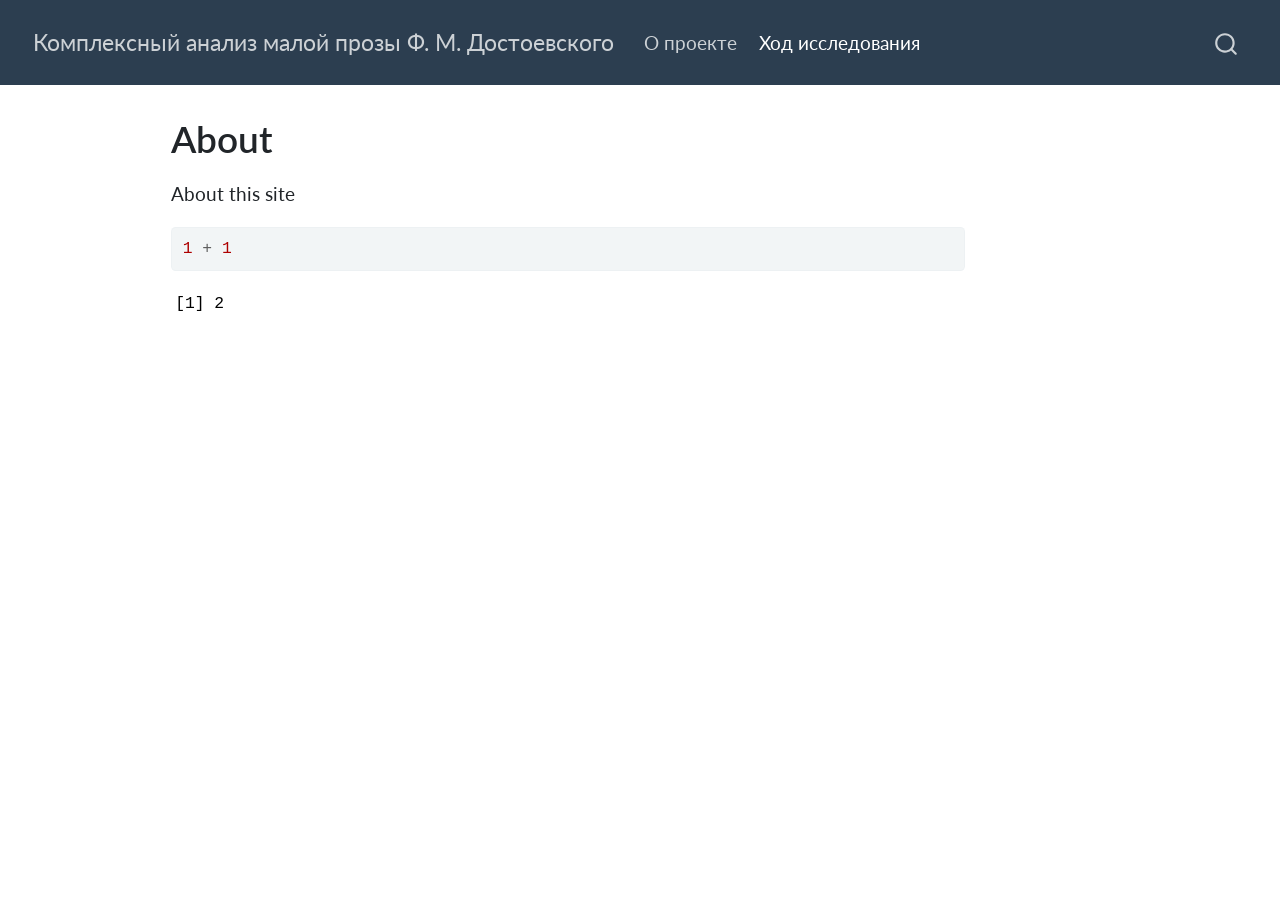
==== docs/about.html @ 0782aef2 "first commit" ====
<!DOCTYPE html>
<html xmlns="http://www.w3.org/1999/xhtml" lang="en" xml:lang="en"><head>

<meta charset="utf-8">
<meta name="generator" content="quarto-1.6.42">

<meta name="viewport" content="width=device-width, initial-scale=1.0, user-scalable=yes">


<title>About – Комплексный анализ малой прозы Ф. М. Достоевского</title>
<style>
code{white-space: pre-wrap;}
span.smallcaps{font-variant: small-caps;}
div.columns{display: flex; gap: min(4vw, 1.5em);}
div.column{flex: auto; overflow-x: auto;}
div.hanging-indent{margin-left: 1.5em; text-indent: -1.5em;}
ul.task-list{list-style: none;}
ul.task-list li input[type="checkbox"] {
  width: 0.8em;
  margin: 0 0.8em 0.2em -1em; /* quarto-specific, see https://github.com/quarto-dev/quarto-cli/issues/4556 */ 
  vertical-align: middle;
}
/* CSS for syntax highlighting */
pre > code.sourceCode { white-space: pre; position: relative; }
pre > code.sourceCode > span { line-height: 1.25; }
pre > code.sourceCode > span:empty { height: 1.2em; }
.sourceCode { overflow: visible; }
code.sourceCode > span { color: inherit; text-decoration: inherit; }
div.sourceCode { margin: 1em 0; }
pre.sourceCode { margin: 0; }
@media screen {
div.sourceCode { overflow: auto; }
}
@media print {
pre > code.sourceCode { white-space: pre-wrap; }
pre > code.sourceCode > span { display: inline-block; text-indent: -5em; padding-left: 5em; }
}
pre.numberSource code
  { counter-reset: source-line 0; }
pre.numberSource code > span
  { position: relative; left: -4em; counter-increment: source-line; }
pre.numberSource code > span > a:first-child::before
  { content: counter(source-line);
    position: relative; left: -1em; text-align: right; vertical-align: baseline;
    border: none; display: inline-block;
    -webkit-touch-callout: none; -webkit-user-select: none;
    -khtml-user-select: none; -moz-user-select: none;
    -ms-user-select: none; user-select: none;
    padding: 0 4px; width: 4em;
  }
pre.numberSource { margin-left: 3em;  padding-left: 4px; }
div.sourceCode
  {   }
@media screen {
pre > code.sourceCode > span > a:first-child::before { text-decoration: underline; }
}
</style>


<script src="site_libs/quarto-nav/quarto-nav.js"></script>
<script src="site_libs/quarto-nav/headroom.min.js"></script>
<script src="site_libs/clipboard/clipboard.min.js"></script>
<script src="site_libs/quarto-search/autocomplete.umd.js"></script>
<script src="site_libs/quarto-search/fuse.min.js"></script>
<script src="site_libs/quarto-search/quarto-search.js"></script>
<meta name="quarto:offset" content="./">
<script src="site_libs/quarto-html/quarto.js"></script>
<script src="site_libs/quarto-html/popper.min.js"></script>
<script src="site_libs/quarto-html/tippy.umd.min.js"></script>
<script src="site_libs/quarto-html/anchor.min.js"></script>
<link href="site_libs/quarto-html/tippy.css" rel="stylesheet">
<link href="site_libs/quarto-html/quarto-syntax-highlighting-2f5df379a58b258e96c21c0638c20c03.css" rel="stylesheet" id="quarto-text-highlighting-styles">
<script src="site_libs/bootstrap/bootstrap.min.js"></script>
<link href="site_libs/bootstrap/bootstrap-icons.css" rel="stylesheet">
<link href="site_libs/bootstrap/bootstrap-54c4bc6af68d22b9c19d94e2631b019e.min.css" rel="stylesheet" append-hash="true" id="quarto-bootstrap" data-mode="light">
<script id="quarto-search-options" type="application/json">{
  "location": "navbar",
  "copy-button": false,
  "collapse-after": 3,
  "panel-placement": "end",
  "type": "overlay",
  "limit": 50,
  "keyboard-shortcut": [
    "f",
    "/",
    "s"
  ],
  "show-item-context": false,
  "language": {
    "search-no-results-text": "No results",
    "search-matching-documents-text": "matching documents",
    "search-copy-link-title": "Copy link to search",
    "search-hide-matches-text": "Hide additional matches",
    "search-more-match-text": "more match in this document",
    "search-more-matches-text": "more matches in this document",
    "search-clear-button-title": "Clear",
    "search-text-placeholder": "",
    "search-detached-cancel-button-title": "Cancel",
    "search-submit-button-title": "Submit",
    "search-label": "Search"
  }
}</script>


<link rel="stylesheet" href="styles.css">
</head>

<body class="nav-fixed">

<div id="quarto-search-results"></div>
  <header id="quarto-header" class="headroom fixed-top">
    <nav class="navbar navbar-expand-lg " data-bs-theme="dark">
      <div class="navbar-container container-fluid">
      <div class="navbar-brand-container mx-auto">
    <a class="navbar-brand" href="./index.html">
    <span class="navbar-title">Комплексный анализ малой прозы Ф. М. Достоевского</span>
    </a>
  </div>
            <div id="quarto-search" class="" title="Search"></div>
          <button class="navbar-toggler" type="button" data-bs-toggle="collapse" data-bs-target="#navbarCollapse" aria-controls="navbarCollapse" role="menu" aria-expanded="false" aria-label="Toggle navigation" onclick="if (window.quartoToggleHeadroom) { window.quartoToggleHeadroom(); }">
  <span class="navbar-toggler-icon"></span>
</button>
          <div class="collapse navbar-collapse" id="navbarCollapse">
            <ul class="navbar-nav navbar-nav-scroll me-auto">
  <li class="nav-item">
    <a class="nav-link" href="./index.html"> 
<span class="menu-text">О проекте</span></a>
  </li>  
  <li class="nav-item">
    <a class="nav-link active" href="./about.html" aria-current="page"> 
<span class="menu-text">Ход исследования</span></a>
  </li>  
</ul>
          </div> <!-- /navcollapse -->
            <div class="quarto-navbar-tools">
</div>
      </div> <!-- /container-fluid -->
    </nav>
</header>
<!-- content -->
<div id="quarto-content" class="quarto-container page-columns page-rows-contents page-layout-article page-navbar">
<!-- sidebar -->
<!-- margin-sidebar -->
    <div id="quarto-margin-sidebar" class="sidebar margin-sidebar zindex-bottom">
        
    </div>
<!-- main -->
<main class="content" id="quarto-document-content">

<header id="title-block-header" class="quarto-title-block default">
<div class="quarto-title">
<h1 class="title">About</h1>
</div>



<div class="quarto-title-meta">

    
  
    
  </div>
  


</header>


<p>About this site</p>
<div class="cell">
<div class="sourceCode cell-code" id="cb1"><pre class="sourceCode r code-with-copy"><code class="sourceCode r"><span id="cb1-1"><a href="#cb1-1" aria-hidden="true" tabindex="-1"></a><span class="dv">1</span> <span class="sc">+</span> <span class="dv">1</span></span></code><button title="Copy to Clipboard" class="code-copy-button"><i class="bi"></i></button></pre></div>
<div class="cell-output cell-output-stdout">
<pre><code>[1] 2</code></pre>
</div>
</div>



</main> <!-- /main -->
<script id="quarto-html-after-body" type="application/javascript">
window.document.addEventListener("DOMContentLoaded", function (event) {
  const toggleBodyColorMode = (bsSheetEl) => {
    const mode = bsSheetEl.getAttribute("data-mode");
    const bodyEl = window.document.querySelector("body");
    if (mode === "dark") {
      bodyEl.classList.add("quarto-dark");
      bodyEl.classList.remove("quarto-light");
    } else {
      bodyEl.classList.add("quarto-light");
      bodyEl.classList.remove("quarto-dark");
    }
  }
  const toggleBodyColorPrimary = () => {
    const bsSheetEl = window.document.querySelector("link#quarto-bootstrap");
    if (bsSheetEl) {
      toggleBodyColorMode(bsSheetEl);
    }
  }
  toggleBodyColorPrimary();  
  const icon = "";
  const anchorJS = new window.AnchorJS();
  anchorJS.options = {
    placement: 'right',
    icon: icon
  };
  anchorJS.add('.anchored');
  const isCodeAnnotation = (el) => {
    for (const clz of el.classList) {
      if (clz.startsWith('code-annotation-')) {                     
        return true;
      }
    }
    return false;
  }
  const onCopySuccess = function(e) {
    // button target
    const button = e.trigger;
    // don't keep focus
    button.blur();
    // flash "checked"
    button.classList.add('code-copy-button-checked');
    var currentTitle = button.getAttribute("title");
    button.setAttribute("title", "Copied!");
    let tooltip;
    if (window.bootstrap) {
      button.setAttribute("data-bs-toggle", "tooltip");
      button.setAttribute("data-bs-placement", "left");
      button.setAttribute("data-bs-title", "Copied!");
      tooltip = new bootstrap.Tooltip(button, 
        { trigger: "manual", 
          customClass: "code-copy-button-tooltip",
          offset: [0, -8]});
      tooltip.show();    
    }
    setTimeout(function() {
      if (tooltip) {
        tooltip.hide();
        button.removeAttribute("data-bs-title");
        button.removeAttribute("data-bs-toggle");
        button.removeAttribute("data-bs-placement");
      }
      button.setAttribute("title", currentTitle);
      button.classList.remove('code-copy-button-checked');
    }, 1000);
    // clear code selection
    e.clearSelection();
  }
  const getTextToCopy = function(trigger) {
      const codeEl = trigger.previousElementSibling.cloneNode(true);
      for (const childEl of codeEl.children) {
        if (isCodeAnnotation(childEl)) {
          childEl.remove();
        }
      }
      return codeEl.innerText;
  }
  const clipboard = new window.ClipboardJS('.code-copy-button:not([data-in-quarto-modal])', {
    text: getTextToCopy
  });
  clipboard.on('success', onCopySuccess);
  if (window.document.getElementById('quarto-embedded-source-code-modal')) {
    const clipboardModal = new window.ClipboardJS('.code-copy-button[data-in-quarto-modal]', {
      text: getTextToCopy,
      container: window.document.getElementById('quarto-embedded-source-code-modal')
    });
    clipboardModal.on('success', onCopySuccess);
  }
    var localhostRegex = new RegExp(/^(?:http|https):\/\/localhost\:?[0-9]*\//);
    var mailtoRegex = new RegExp(/^mailto:/);
      var filterRegex = new RegExp('/' + window.location.host + '/');
    var isInternal = (href) => {
        return filterRegex.test(href) || localhostRegex.test(href) || mailtoRegex.test(href);
    }
    // Inspect non-navigation links and adorn them if external
 	var links = window.document.querySelectorAll('a[href]:not(.nav-link):not(.navbar-brand):not(.toc-action):not(.sidebar-link):not(.sidebar-item-toggle):not(.pagination-link):not(.no-external):not([aria-hidden]):not(.dropdown-item):not(.quarto-navigation-tool):not(.about-link)');
    for (var i=0; i<links.length; i++) {
      const link = links[i];
      if (!isInternal(link.href)) {
        // undo the damage that might have been done by quarto-nav.js in the case of
        // links that we want to consider external
        if (link.dataset.originalHref !== undefined) {
          link.href = link.dataset.originalHref;
        }
      }
    }
  function tippyHover(el, contentFn, onTriggerFn, onUntriggerFn) {
    const config = {
      allowHTML: true,
      maxWidth: 500,
      delay: 100,
      arrow: false,
      appendTo: function(el) {
          return el.parentElement;
      },
      interactive: true,
      interactiveBorder: 10,
      theme: 'quarto',
      placement: 'bottom-start',
    };
    if (contentFn) {
      config.content = contentFn;
    }
    if (onTriggerFn) {
      config.onTrigger = onTriggerFn;
    }
    if (onUntriggerFn) {
      config.onUntrigger = onUntriggerFn;
    }
    window.tippy(el, config); 
  }
  const noterefs = window.document.querySelectorAll('a[role="doc-noteref"]');
  for (var i=0; i<noterefs.length; i++) {
    const ref = noterefs[i];
    tippyHover(ref, function() {
      // use id or data attribute instead here
      let href = ref.getAttribute('data-footnote-href') || ref.getAttribute('href');
      try { href = new URL(href).hash; } catch {}
      const id = href.replace(/^#\/?/, "");
      const note = window.document.getElementById(id);
      if (note) {
        return note.innerHTML;
      } else {
        return "";
      }
    });
  }
  const xrefs = window.document.querySelectorAll('a.quarto-xref');
  const processXRef = (id, note) => {
    // Strip column container classes
    const stripColumnClz = (el) => {
      el.classList.remove("page-full", "page-columns");
      if (el.children) {
        for (const child of el.children) {
          stripColumnClz(child);
        }
      }
    }
    stripColumnClz(note)
    if (id === null || id.startsWith('sec-')) {
      // Special case sections, only their first couple elements
      const container = document.createElement("div");
      if (note.children && note.children.length > 2) {
        container.appendChild(note.children[0].cloneNode(true));
        for (let i = 1; i < note.children.length; i++) {
          const child = note.children[i];
          if (child.tagName === "P" && child.innerText === "") {
            continue;
          } else {
            container.appendChild(child.cloneNode(true));
            break;
          }
        }
        if (window.Quarto?.typesetMath) {
          window.Quarto.typesetMath(container);
        }
        return container.innerHTML
      } else {
        if (window.Quarto?.typesetMath) {
          window.Quarto.typesetMath(note);
        }
        return note.innerHTML;
      }
    } else {
      // Remove any anchor links if they are present
      const anchorLink = note.querySelector('a.anchorjs-link');
      if (anchorLink) {
        anchorLink.remove();
      }
      if (window.Quarto?.typesetMath) {
        window.Quarto.typesetMath(note);
      }
      if (note.classList.contains("callout")) {
        return note.outerHTML;
      } else {
        return note.innerHTML;
      }
    }
  }
  for (var i=0; i<xrefs.length; i++) {
    const xref = xrefs[i];
    tippyHover(xref, undefined, function(instance) {
      instance.disable();
      let url = xref.getAttribute('href');
      let hash = undefined; 
      if (url.startsWith('#')) {
        hash = url;
      } else {
        try { hash = new URL(url).hash; } catch {}
      }
      if (hash) {
        const id = hash.replace(/^#\/?/, "");
        const note = window.document.getElementById(id);
        if (note !== null) {
          try {
            const html = processXRef(id, note.cloneNode(true));
            instance.setContent(html);
          } finally {
            instance.enable();
            instance.show();
          }
        } else {
          // See if we can fetch this
          fetch(url.split('#')[0])
          .then(res => res.text())
          .then(html => {
            const parser = new DOMParser();
            const htmlDoc = parser.parseFromString(html, "text/html");
            const note = htmlDoc.getElementById(id);
            if (note !== null) {
              const html = processXRef(id, note);
              instance.setContent(html);
            } 
          }).finally(() => {
            instance.enable();
            instance.show();
          });
        }
      } else {
        // See if we can fetch a full url (with no hash to target)
        // This is a special case and we should probably do some content thinning / targeting
        fetch(url)
        .then(res => res.text())
        .then(html => {
          const parser = new DOMParser();
          const htmlDoc = parser.parseFromString(html, "text/html");
          const note = htmlDoc.querySelector('main.content');
          if (note !== null) {
            // This should only happen for chapter cross references
            // (since there is no id in the URL)
            // remove the first header
            if (note.children.length > 0 && note.children[0].tagName === "HEADER") {
              note.children[0].remove();
            }
            const html = processXRef(null, note);
            instance.setContent(html);
          } 
        }).finally(() => {
          instance.enable();
          instance.show();
        });
      }
    }, function(instance) {
    });
  }
      let selectedAnnoteEl;
      const selectorForAnnotation = ( cell, annotation) => {
        let cellAttr = 'data-code-cell="' + cell + '"';
        let lineAttr = 'data-code-annotation="' +  annotation + '"';
        const selector = 'span[' + cellAttr + '][' + lineAttr + ']';
        return selector;
      }
      const selectCodeLines = (annoteEl) => {
        const doc = window.document;
        const targetCell = annoteEl.getAttribute("data-target-cell");
        const targetAnnotation = annoteEl.getAttribute("data-target-annotation");
        const annoteSpan = window.document.querySelector(selectorForAnnotation(targetCell, targetAnnotation));
        const lines = annoteSpan.getAttribute("data-code-lines").split(",");
        const lineIds = lines.map((line) => {
          return targetCell + "-" + line;
        })
        let top = null;
        let height = null;
        let parent = null;
        if (lineIds.length > 0) {
            //compute the position of the single el (top and bottom and make a div)
            const el = window.document.getElementById(lineIds[0]);
            top = el.offsetTop;
            height = el.offsetHeight;
            parent = el.parentElement.parentElement;
          if (lineIds.length > 1) {
            const lastEl = window.document.getElementById(lineIds[lineIds.length - 1]);
            const bottom = lastEl.offsetTop + lastEl.offsetHeight;
            height = bottom - top;
          }
          if (top !== null && height !== null && parent !== null) {
            // cook up a div (if necessary) and position it 
            let div = window.document.getElementById("code-annotation-line-highlight");
            if (div === null) {
              div = window.document.createElement("div");
              div.setAttribute("id", "code-annotation-line-highlight");
              div.style.position = 'absolute';
              parent.appendChild(div);
            }
            div.style.top = top - 2 + "px";
            div.style.height = height + 4 + "px";
            div.style.left = 0;
            let gutterDiv = window.document.getElementById("code-annotation-line-highlight-gutter");
            if (gutterDiv === null) {
              gutterDiv = window.document.createElement("div");
              gutterDiv.setAttribute("id", "code-annotation-line-highlight-gutter");
              gutterDiv.style.position = 'absolute';
              const codeCell = window.document.getElementById(targetCell);
              const gutter = codeCell.querySelector('.code-annotation-gutter');
              gutter.appendChild(gutterDiv);
            }
            gutterDiv.style.top = top - 2 + "px";
            gutterDiv.style.height = height + 4 + "px";
          }
          selectedAnnoteEl = annoteEl;
        }
      };
      const unselectCodeLines = () => {
        const elementsIds = ["code-annotation-line-highlight", "code-annotation-line-highlight-gutter"];
        elementsIds.forEach((elId) => {
          const div = window.document.getElementById(elId);
          if (div) {
            div.remove();
          }
        });
        selectedAnnoteEl = undefined;
      };
        // Handle positioning of the toggle
    window.addEventListener(
      "resize",
      throttle(() => {
        elRect = undefined;
        if (selectedAnnoteEl) {
          selectCodeLines(selectedAnnoteEl);
        }
      }, 10)
    );
    function throttle(fn, ms) {
    let throttle = false;
    let timer;
      return (...args) => {
        if(!throttle) { // first call gets through
            fn.apply(this, args);
            throttle = true;
        } else { // all the others get throttled
            if(timer) clearTimeout(timer); // cancel #2
            timer = setTimeout(() => {
              fn.apply(this, args);
              timer = throttle = false;
            }, ms);
        }
      };
    }
      // Attach click handler to the DT
      const annoteDls = window.document.querySelectorAll('dt[data-target-cell]');
      for (const annoteDlNode of annoteDls) {
        annoteDlNode.addEventListener('click', (event) => {
          const clickedEl = event.target;
          if (clickedEl !== selectedAnnoteEl) {
            unselectCodeLines();
            const activeEl = window.document.querySelector('dt[data-target-cell].code-annotation-active');
            if (activeEl) {
              activeEl.classList.remove('code-annotation-active');
            }
            selectCodeLines(clickedEl);
            clickedEl.classList.add('code-annotation-active');
          } else {
            // Unselect the line
            unselectCodeLines();
            clickedEl.classList.remove('code-annotation-active');
          }
        });
      }
  const findCites = (el) => {
    const parentEl = el.parentElement;
    if (parentEl) {
      const cites = parentEl.dataset.cites;
      if (cites) {
        return {
          el,
          cites: cites.split(' ')
        };
      } else {
        return findCites(el.parentElement)
      }
    } else {
      return undefined;
    }
  };
  var bibliorefs = window.document.querySelectorAll('a[role="doc-biblioref"]');
  for (var i=0; i<bibliorefs.length; i++) {
    const ref = bibliorefs[i];
    const citeInfo = findCites(ref);
    if (citeInfo) {
      tippyHover(citeInfo.el, function() {
        var popup = window.document.createElement('div');
        citeInfo.cites.forEach(function(cite) {
          var citeDiv = window.document.createElement('div');
          citeDiv.classList.add('hanging-indent');
          citeDiv.classList.add('csl-entry');
          var biblioDiv = window.document.getElementById('ref-' + cite);
          if (biblioDiv) {
            citeDiv.innerHTML = biblioDiv.innerHTML;
          }
          popup.appendChild(citeDiv);
        });
        return popup.innerHTML;
      });
    }
  }
});
</script>
</div> <!-- /content -->




</body></html>
---- docs/site_libs/quarto-html/tippy.css ----
.tippy-box[data-animation=fade][data-state=hidden]{opacity:0}[data-tippy-root]{max-width:calc(100vw - 10px)}.tippy-box{position:relative;background-color:#333;color:#fff;border-radius:4px;font-size:14px;line-height:1.4;white-space:normal;outline:0;transition-property:transform,visibility,opacity}.tippy-box[data-placement^=top]>.tippy-arrow{bottom:0}.tippy-box[data-placement^=top]>.tippy-arrow:before{bottom:-7px;left:0;border-width:8px 8px 0;border-top-color:initial;transform-origin:center top}.tippy-box[data-placement^=bottom]>.tippy-arrow{top:0}.tippy-box[data-placement^=bottom]>.tippy-arrow:before{top:-7px;left:0;border-width:0 8px 8px;border-bottom-color:initial;transform-origin:center bottom}.tippy-box[data-placement^=left]>.tippy-arrow{right:0}.tippy-box[data-placement^=left]>.tippy-arrow:before{border-width:8px 0 8px 8px;border-left-color:initial;right:-7px;transform-origin:center left}.tippy-box[data-placement^=right]>.tippy-arrow{left:0}.tippy-box[data-placement^=right]>.tippy-arrow:before{left:-7px;border-width:8px 8px 8px 0;border-right-color:initial;transform-origin:center right}.tippy-box[data-inertia][data-state=visible]{transition-timing-function:cubic-bezier(.54,1.5,.38,1.11)}.tippy-arrow{width:16px;height:16px;color:#333}.tippy-arrow:before{content:"";position:absolute;border-color:transparent;border-style:solid}.tippy-content{position:relative;padding:5px 9px;z-index:1}
---- docs/site_libs/quarto-html/quarto-syntax-highlighting-2f5df379a58b258e96c21c0638c20c03.css ----
/* quarto syntax highlight colors */
:root {
  --quarto-hl-ot-color: #003B4F;
  --quarto-hl-at-color: #657422;
  --quarto-hl-ss-color: #20794D;
  --quarto-hl-an-color: #5E5E5E;
  --quarto-hl-fu-color: #4758AB;
  --quarto-hl-st-color: #20794D;
  --quarto-hl-cf-color: #003B4F;
  --quarto-hl-op-color: #5E5E5E;
  --quarto-hl-er-color: #AD0000;
  --quarto-hl-bn-color: #AD0000;
  --quarto-hl-al-color: #AD0000;
  --quarto-hl-va-color: #111111;
  --quarto-hl-bu-color: inherit;
  --quarto-hl-ex-color: inherit;
  --quarto-hl-pp-color: #AD0000;
  --quarto-hl-in-color: #5E5E5E;
  --quarto-hl-vs-color: #20794D;
  --quarto-hl-wa-color: #5E5E5E;
  --quarto-hl-do-color: #5E5E5E;
  --quarto-hl-im-color: #00769E;
  --quarto-hl-ch-color: #20794D;
  --quarto-hl-dt-color: #AD0000;
  --quarto-hl-fl-color: #AD0000;
  --quarto-hl-co-color: #5E5E5E;
  --quarto-hl-cv-color: #5E5E5E;
  --quarto-hl-cn-color: #8f5902;
  --quarto-hl-sc-color: #5E5E5E;
  --quarto-hl-dv-color: #AD0000;
  --quarto-hl-kw-color: #003B4F;
}

/* other quarto variables */
:root {
  --quarto-font-monospace: SFMono-Regular, Menlo, Monaco, Consolas, "Liberation Mono", "Courier New", monospace;
}

pre > code.sourceCode > span {
  color: #003B4F;
}

code span {
  color: #003B4F;
}

code.sourceCode > span {
  color: #003B4F;
}

div.sourceCode,
div.sourceCode pre.sourceCode {
  color: #003B4F;
}

code span.ot {
  color: #003B4F;
  font-style: inherit;
}

code span.at {
  color: #657422;
  font-style: inherit;
}

code span.ss {
  color: #20794D;
  font-style: inherit;
}

code span.an {
  color: #5E5E5E;
  font-style: inherit;
}

code span.fu {
  color: #4758AB;
  font-style: inherit;
}

code span.st {
  color: #20794D;
  font-style: inherit;
}

code span.cf {
  color: #003B4F;
  font-weight: bold;
  font-style: inherit;
}

code span.op {
  color: #5E5E5E;
  font-style: inherit;
}

code span.er {
  color: #AD0000;
  font-style: inherit;
}

code span.bn {
  color: #AD0000;
  font-style: inherit;
}

code span.al {
  color: #AD0000;
  font-style: inherit;
}

code span.va {
  color: #111111;
  font-style: inherit;
}

code span.bu {
  font-style: inherit;
}

code span.ex {
  font-style: inherit;
}

code span.pp {
  color: #AD0000;
  font-style: inherit;
}

code span.in {
  color: #5E5E5E;
  font-style: inherit;
}

code span.vs {
  color: #20794D;
  font-style: inherit;
}

code span.wa {
  color: #5E5E5E;
  font-style: italic;
}

code span.do {
  color: #5E5E5E;
  font-style: italic;
}

code span.im {
  color: #00769E;
  font-style: inherit;
}

code span.ch {
  color: #20794D;
  font-style: inherit;
}

code span.dt {
  color: #AD0000;
  font-style: inherit;
}

code span.fl {
  color: #AD0000;
  font-style: inherit;
}

code span.co {
  color: #5E5E5E;
  font-style: inherit;
}

code span.cv {
  color: #5E5E5E;
  font-style: italic;
}

code span.cn {
  color: #8f5902;
  font-style: inherit;
}

code span.sc {
  color: #5E5E5E;
  font-style: inherit;
}

code span.dv {
  color: #AD0000;
  font-style: inherit;
}

code span.kw {
  color: #003B4F;
  font-weight: bold;
  font-style: inherit;
}

.prevent-inlining {
  content: "</";
}

/*# sourceMappingURL=35eb38a806ee71ea6d2563be2308c832.css.map */
---- docs/styles.css ----
/* css styles */
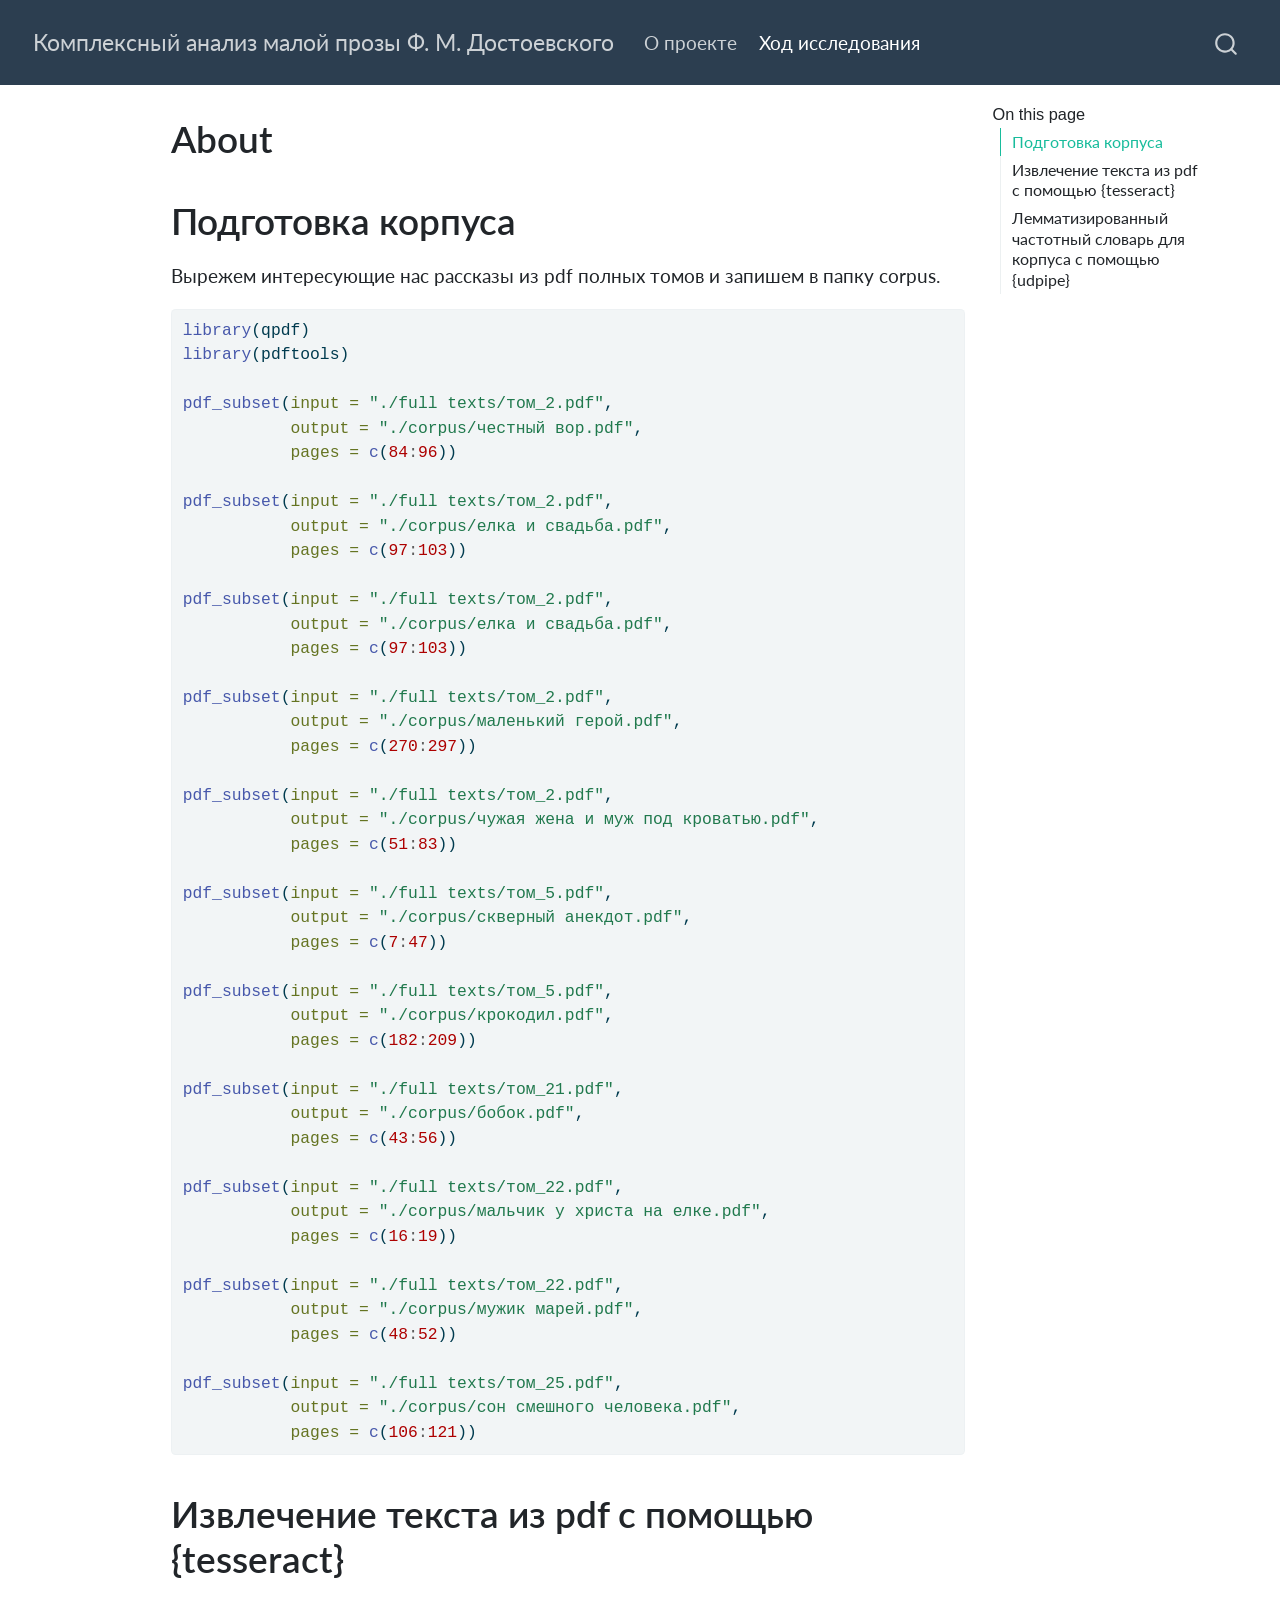
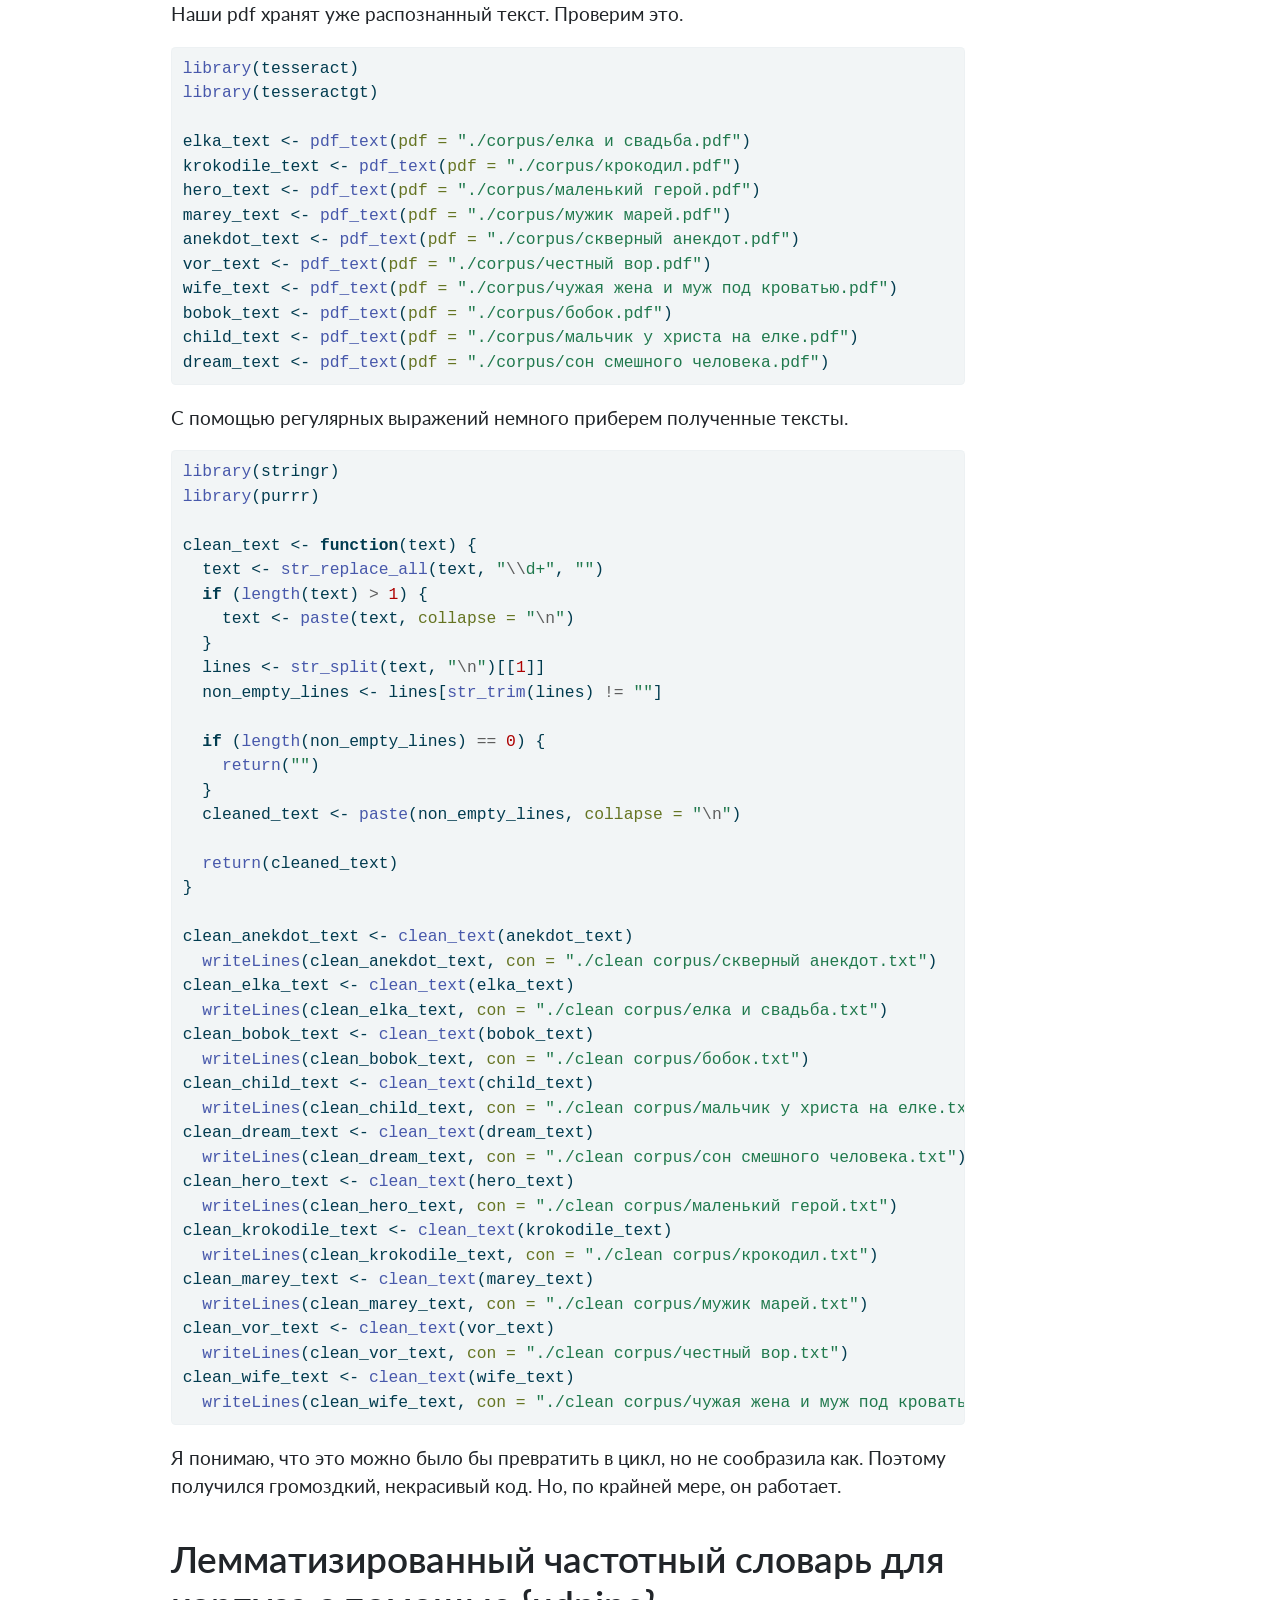
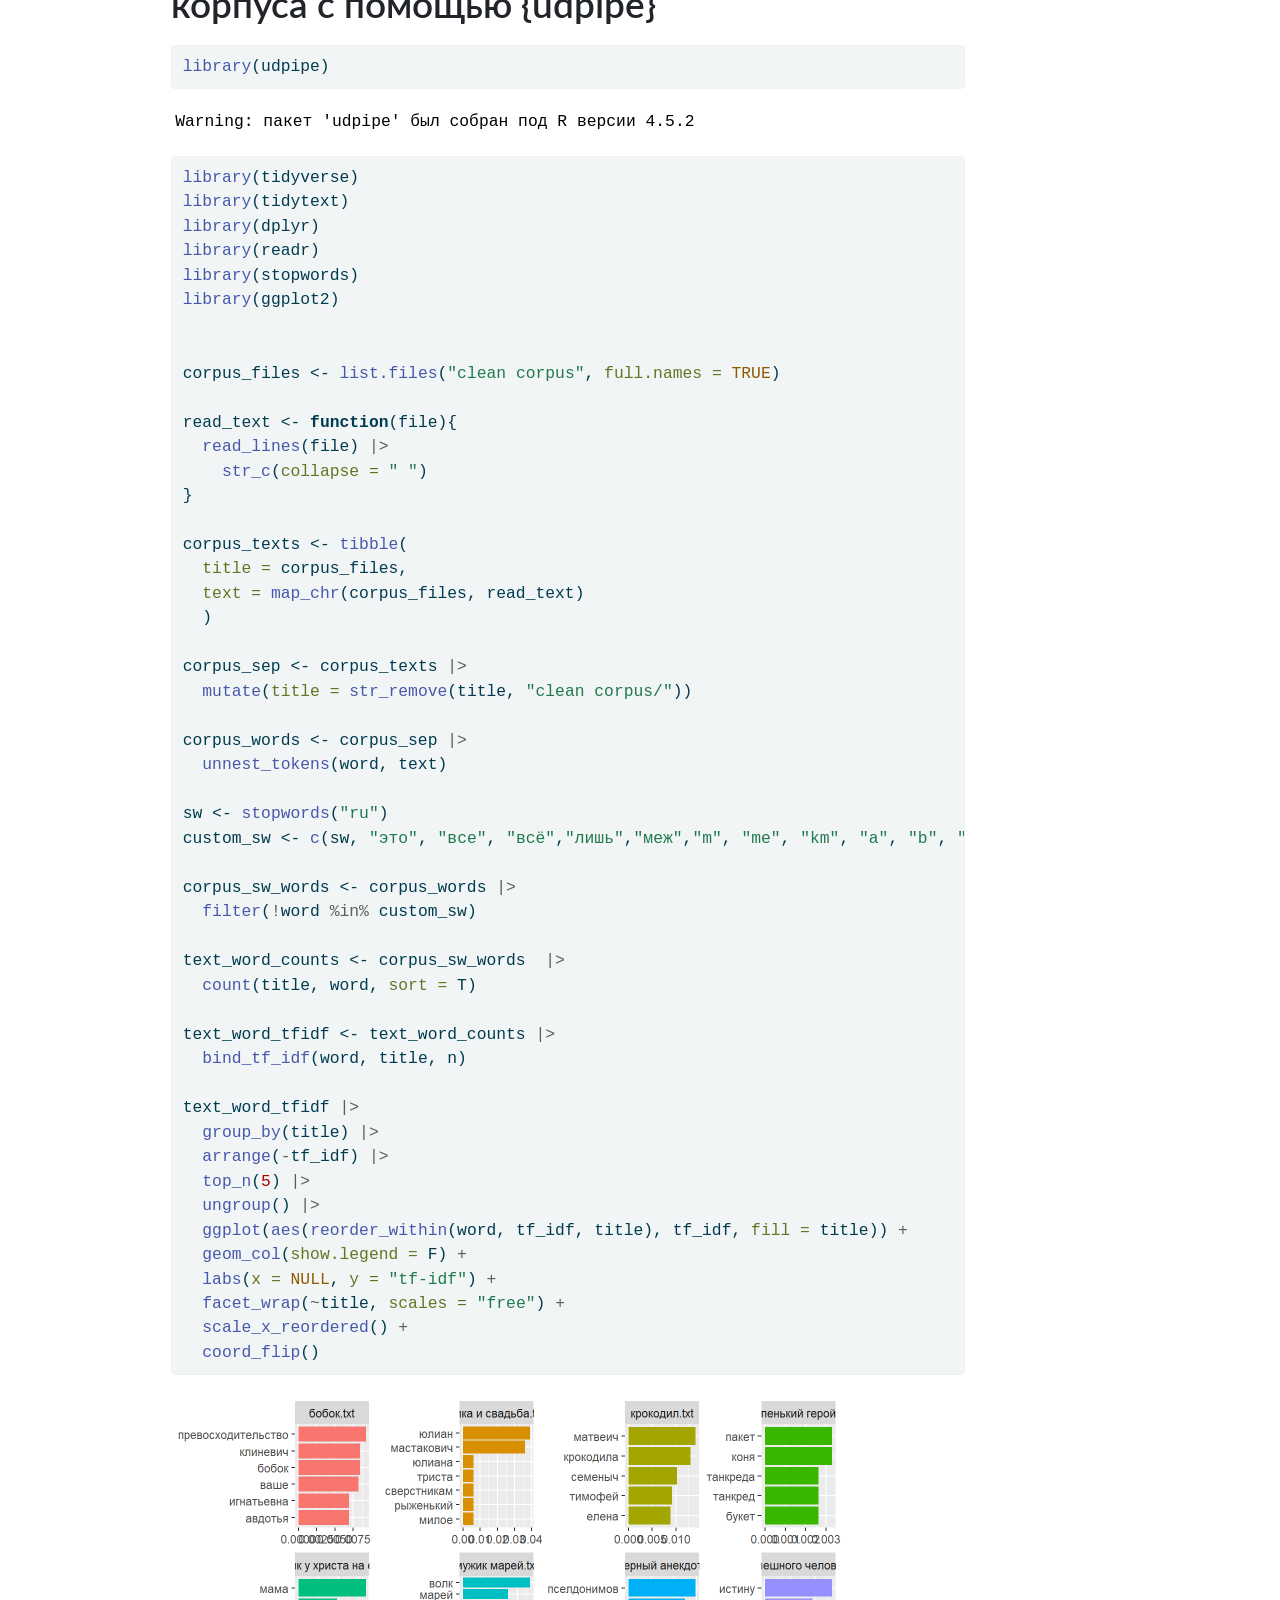
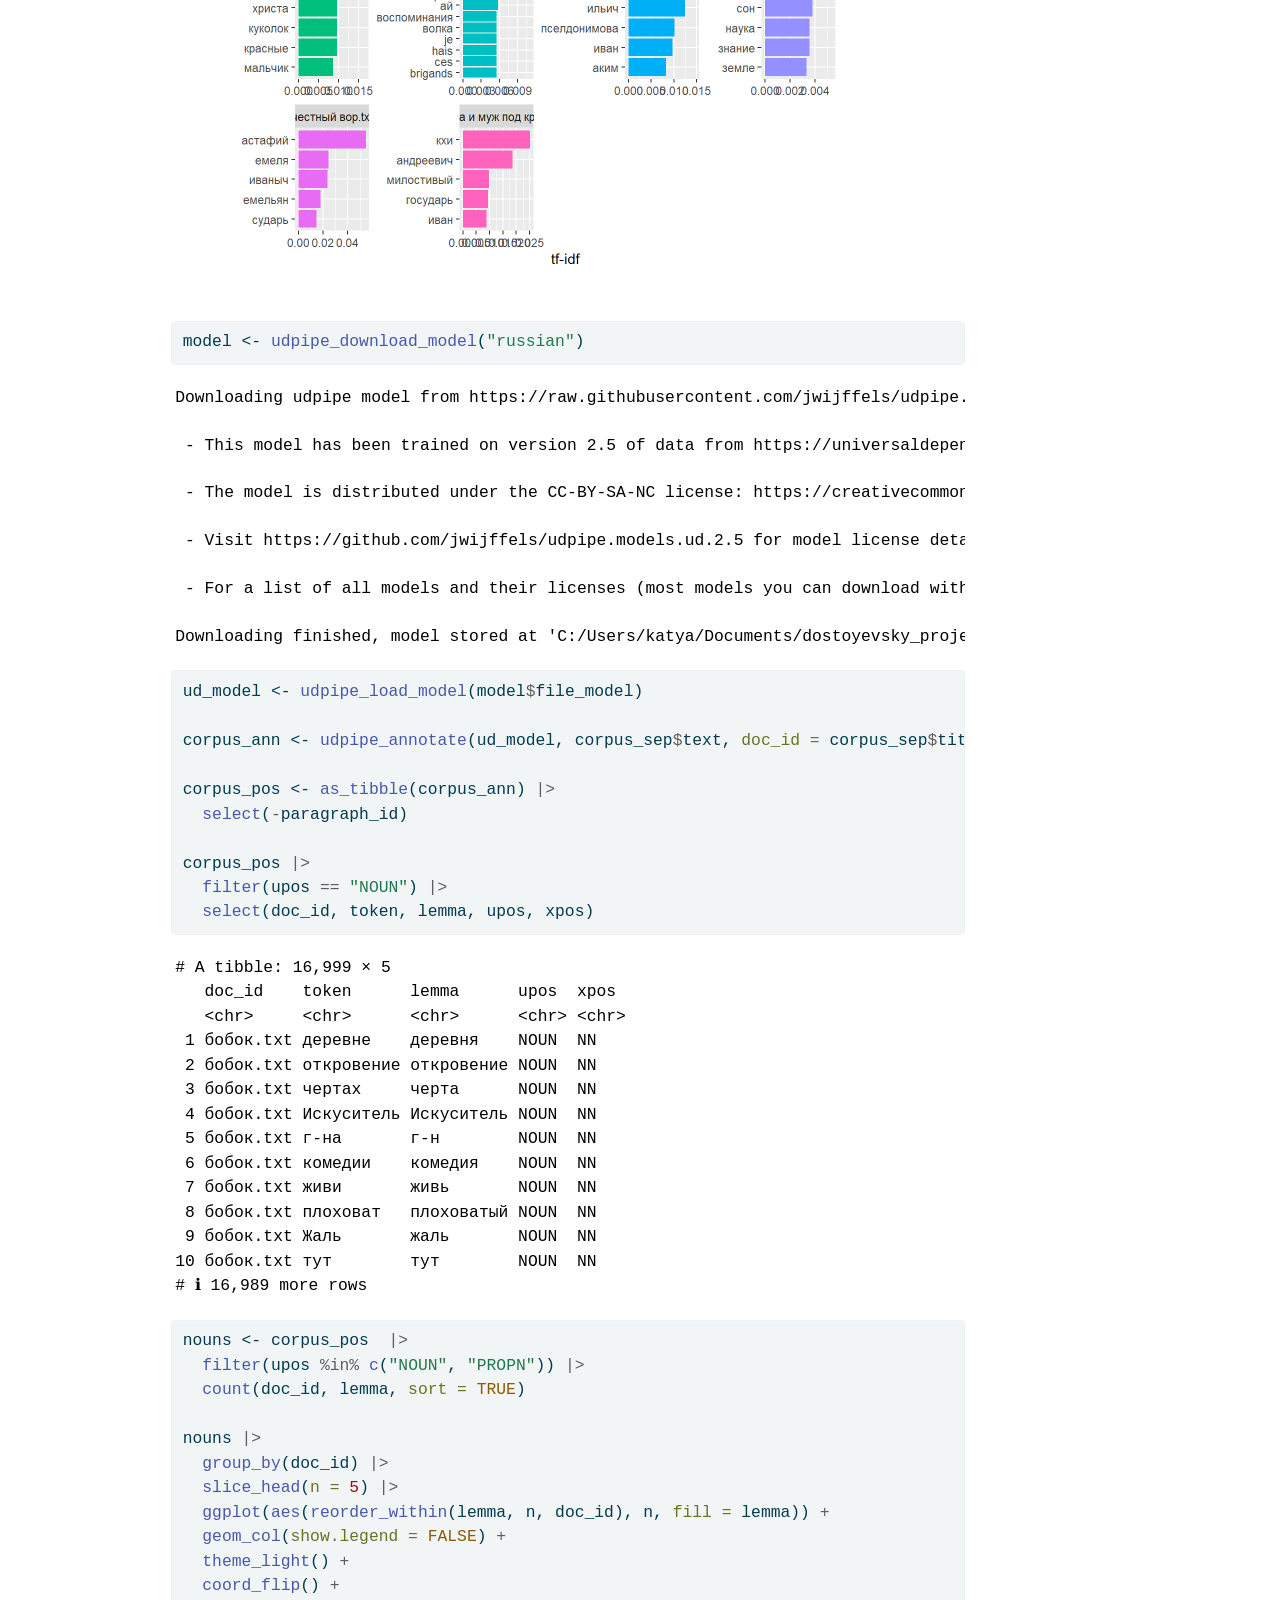
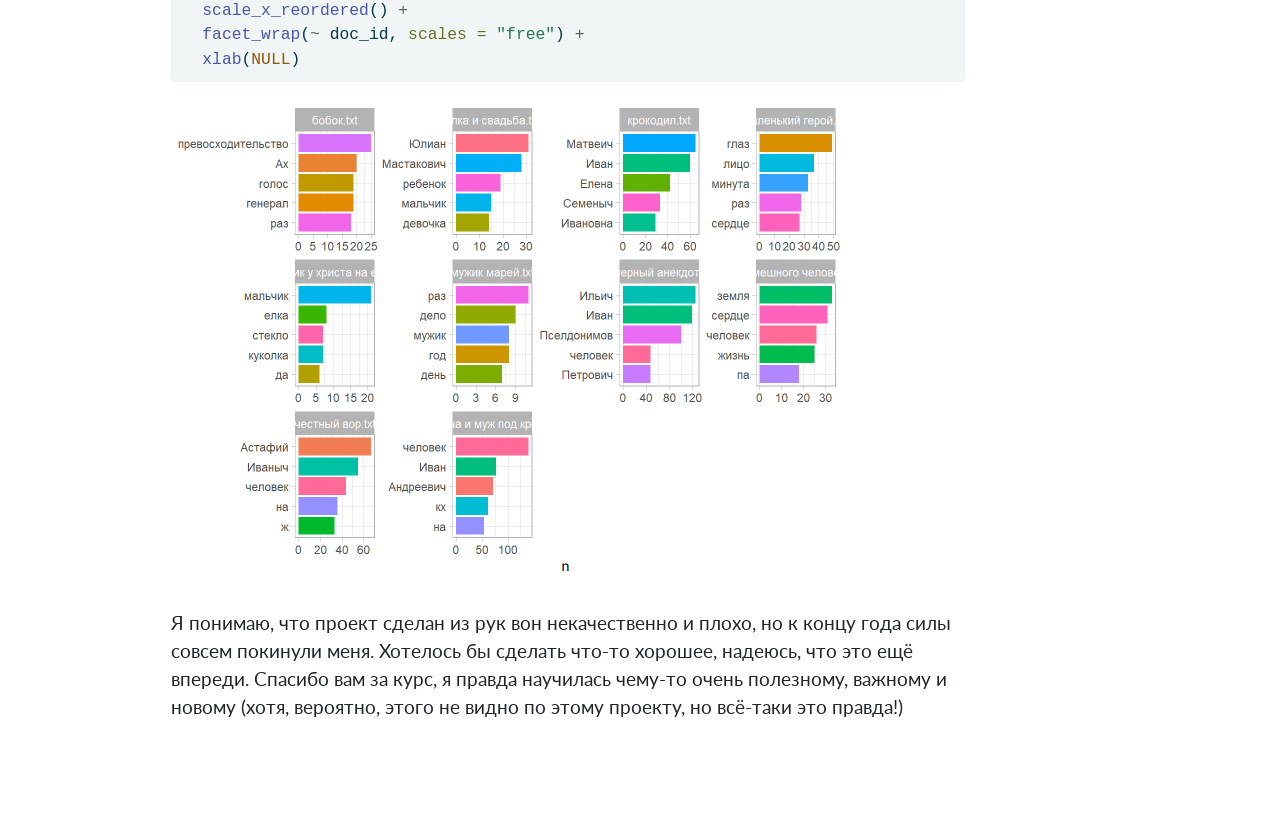
==== commit 58af3ef8: "попытка" ====
--- a/docs/about.html
+++ b/docs/about.html
@@ -141,8 +141,16 @@
 <div id="quarto-content" class="quarto-container page-columns page-rows-contents page-layout-article page-navbar">
 <!-- sidebar -->
 <!-- margin-sidebar -->
-    <div id="quarto-margin-sidebar" class="sidebar margin-sidebar zindex-bottom">
-        
+    <div id="quarto-margin-sidebar" class="sidebar margin-sidebar">
+        <nav id="TOC" role="doc-toc" class="toc-active">
+    <h2 id="toc-title">On this page</h2>
+   
+  <ul>
+  <li><a href="#подготовка-корпуса" id="toc-подготовка-корпуса" class="nav-link active" data-scroll-target="#подготовка-корпуса">Подготовка корпуса</a></li>
+  <li><a href="#извлечение-текста-из-pdf-с-помощью-tesseract" id="toc-извлечение-текста-из-pdf-с-помощью-tesseract" class="nav-link" data-scroll-target="#извлечение-текста-из-pdf-с-помощью-tesseract">Извлечение текста из pdf с помощью {tesseract}</a></li>
+  <li><a href="#лемматизированный-частотный-словарь-для-корпуса-с-помощью-udpipe" id="toc-лемматизированный-частотный-словарь-для-корпуса-с-помощью-udpipe" class="nav-link" data-scroll-target="#лемматизированный-частотный-словарь-для-корпуса-с-помощью-udpipe">Лемматизированный частотный словарь для корпуса с помощью {udpipe}</a></li>
+  </ul>
+</nav>
     </div>
 <!-- main -->
 <main class="content" id="quarto-document-content">
@@ -166,15 +174,256 @@
 </header>
 
 
-<p>About this site</p>
+<section id="подготовка-корпуса" class="level1">
+<h1>Подготовка корпуса</h1>
+<p>Вырежем интересующие нас рассказы из pdf полных томов и запишем в папку corpus.</p>
 <div class="cell">
-<div class="sourceCode cell-code" id="cb1"><pre class="sourceCode r code-with-copy"><code class="sourceCode r"><span id="cb1-1"><a href="#cb1-1" aria-hidden="true" tabindex="-1"></a><span class="dv">1</span> <span class="sc">+</span> <span class="dv">1</span></span></code><button title="Copy to Clipboard" class="code-copy-button"><i class="bi"></i></button></pre></div>
+<div class="sourceCode cell-code" id="cb1"><pre class="sourceCode r code-with-copy"><code class="sourceCode r"><span id="cb1-1"><a href="#cb1-1" aria-hidden="true" tabindex="-1"></a><span class="fu">library</span>(qpdf)</span>
+<span id="cb1-2"><a href="#cb1-2" aria-hidden="true" tabindex="-1"></a><span class="fu">library</span>(pdftools)</span>
+<span id="cb1-3"><a href="#cb1-3" aria-hidden="true" tabindex="-1"></a></span>
+<span id="cb1-4"><a href="#cb1-4" aria-hidden="true" tabindex="-1"></a><span class="fu">pdf_subset</span>(<span class="at">input =</span> <span class="st">"./full texts/том_2.pdf"</span>,</span>
+<span id="cb1-5"><a href="#cb1-5" aria-hidden="true" tabindex="-1"></a>           <span class="at">output =</span> <span class="st">"./corpus/честный вор.pdf"</span>,</span>
+<span id="cb1-6"><a href="#cb1-6" aria-hidden="true" tabindex="-1"></a>           <span class="at">pages =</span> <span class="fu">c</span>(<span class="dv">84</span><span class="sc">:</span><span class="dv">96</span>))</span>
+<span id="cb1-7"><a href="#cb1-7" aria-hidden="true" tabindex="-1"></a></span>
+<span id="cb1-8"><a href="#cb1-8" aria-hidden="true" tabindex="-1"></a><span class="fu">pdf_subset</span>(<span class="at">input =</span> <span class="st">"./full texts/том_2.pdf"</span>,</span>
+<span id="cb1-9"><a href="#cb1-9" aria-hidden="true" tabindex="-1"></a>           <span class="at">output =</span> <span class="st">"./corpus/елка и свадьба.pdf"</span>,</span>
+<span id="cb1-10"><a href="#cb1-10" aria-hidden="true" tabindex="-1"></a>           <span class="at">pages =</span> <span class="fu">c</span>(<span class="dv">97</span><span class="sc">:</span><span class="dv">103</span>))</span>
+<span id="cb1-11"><a href="#cb1-11" aria-hidden="true" tabindex="-1"></a></span>
+<span id="cb1-12"><a href="#cb1-12" aria-hidden="true" tabindex="-1"></a><span class="fu">pdf_subset</span>(<span class="at">input =</span> <span class="st">"./full texts/том_2.pdf"</span>,</span>
+<span id="cb1-13"><a href="#cb1-13" aria-hidden="true" tabindex="-1"></a>           <span class="at">output =</span> <span class="st">"./corpus/елка и свадьба.pdf"</span>,</span>
+<span id="cb1-14"><a href="#cb1-14" aria-hidden="true" tabindex="-1"></a>           <span class="at">pages =</span> <span class="fu">c</span>(<span class="dv">97</span><span class="sc">:</span><span class="dv">103</span>))</span>
+<span id="cb1-15"><a href="#cb1-15" aria-hidden="true" tabindex="-1"></a></span>
+<span id="cb1-16"><a href="#cb1-16" aria-hidden="true" tabindex="-1"></a><span class="fu">pdf_subset</span>(<span class="at">input =</span> <span class="st">"./full texts/том_2.pdf"</span>,</span>
+<span id="cb1-17"><a href="#cb1-17" aria-hidden="true" tabindex="-1"></a>           <span class="at">output =</span> <span class="st">"./corpus/маленький герой.pdf"</span>,</span>
+<span id="cb1-18"><a href="#cb1-18" aria-hidden="true" tabindex="-1"></a>           <span class="at">pages =</span> <span class="fu">c</span>(<span class="dv">270</span><span class="sc">:</span><span class="dv">297</span>))</span>
+<span id="cb1-19"><a href="#cb1-19" aria-hidden="true" tabindex="-1"></a></span>
+<span id="cb1-20"><a href="#cb1-20" aria-hidden="true" tabindex="-1"></a><span class="fu">pdf_subset</span>(<span class="at">input =</span> <span class="st">"./full texts/том_2.pdf"</span>,</span>
+<span id="cb1-21"><a href="#cb1-21" aria-hidden="true" tabindex="-1"></a>           <span class="at">output =</span> <span class="st">"./corpus/чужая жена и муж под кроватью.pdf"</span>,</span>
+<span id="cb1-22"><a href="#cb1-22" aria-hidden="true" tabindex="-1"></a>           <span class="at">pages =</span> <span class="fu">c</span>(<span class="dv">51</span><span class="sc">:</span><span class="dv">83</span>))</span>
+<span id="cb1-23"><a href="#cb1-23" aria-hidden="true" tabindex="-1"></a></span>
+<span id="cb1-24"><a href="#cb1-24" aria-hidden="true" tabindex="-1"></a><span class="fu">pdf_subset</span>(<span class="at">input =</span> <span class="st">"./full texts/том_5.pdf"</span>,</span>
+<span id="cb1-25"><a href="#cb1-25" aria-hidden="true" tabindex="-1"></a>           <span class="at">output =</span> <span class="st">"./corpus/скверный анекдот.pdf"</span>,</span>
+<span id="cb1-26"><a href="#cb1-26" aria-hidden="true" tabindex="-1"></a>           <span class="at">pages =</span> <span class="fu">c</span>(<span class="dv">7</span><span class="sc">:</span><span class="dv">47</span>))</span>
+<span id="cb1-27"><a href="#cb1-27" aria-hidden="true" tabindex="-1"></a></span>
+<span id="cb1-28"><a href="#cb1-28" aria-hidden="true" tabindex="-1"></a><span class="fu">pdf_subset</span>(<span class="at">input =</span> <span class="st">"./full texts/том_5.pdf"</span>,</span>
+<span id="cb1-29"><a href="#cb1-29" aria-hidden="true" tabindex="-1"></a>           <span class="at">output =</span> <span class="st">"./corpus/крокодил.pdf"</span>,</span>
+<span id="cb1-30"><a href="#cb1-30" aria-hidden="true" tabindex="-1"></a>           <span class="at">pages =</span> <span class="fu">c</span>(<span class="dv">182</span><span class="sc">:</span><span class="dv">209</span>))</span>
+<span id="cb1-31"><a href="#cb1-31" aria-hidden="true" tabindex="-1"></a></span>
+<span id="cb1-32"><a href="#cb1-32" aria-hidden="true" tabindex="-1"></a><span class="fu">pdf_subset</span>(<span class="at">input =</span> <span class="st">"./full texts/том_21.pdf"</span>,</span>
+<span id="cb1-33"><a href="#cb1-33" aria-hidden="true" tabindex="-1"></a>           <span class="at">output =</span> <span class="st">"./corpus/бобок.pdf"</span>,</span>
+<span id="cb1-34"><a href="#cb1-34" aria-hidden="true" tabindex="-1"></a>           <span class="at">pages =</span> <span class="fu">c</span>(<span class="dv">43</span><span class="sc">:</span><span class="dv">56</span>))</span>
+<span id="cb1-35"><a href="#cb1-35" aria-hidden="true" tabindex="-1"></a></span>
+<span id="cb1-36"><a href="#cb1-36" aria-hidden="true" tabindex="-1"></a><span class="fu">pdf_subset</span>(<span class="at">input =</span> <span class="st">"./full texts/том_22.pdf"</span>,</span>
+<span id="cb1-37"><a href="#cb1-37" aria-hidden="true" tabindex="-1"></a>           <span class="at">output =</span> <span class="st">"./corpus/мальчик у христа на елке.pdf"</span>,</span>
+<span id="cb1-38"><a href="#cb1-38" aria-hidden="true" tabindex="-1"></a>           <span class="at">pages =</span> <span class="fu">c</span>(<span class="dv">16</span><span class="sc">:</span><span class="dv">19</span>))</span>
+<span id="cb1-39"><a href="#cb1-39" aria-hidden="true" tabindex="-1"></a></span>
+<span id="cb1-40"><a href="#cb1-40" aria-hidden="true" tabindex="-1"></a><span class="fu">pdf_subset</span>(<span class="at">input =</span> <span class="st">"./full texts/том_22.pdf"</span>,</span>
+<span id="cb1-41"><a href="#cb1-41" aria-hidden="true" tabindex="-1"></a>           <span class="at">output =</span> <span class="st">"./corpus/мужик марей.pdf"</span>,</span>
+<span id="cb1-42"><a href="#cb1-42" aria-hidden="true" tabindex="-1"></a>           <span class="at">pages =</span> <span class="fu">c</span>(<span class="dv">48</span><span class="sc">:</span><span class="dv">52</span>))</span>
+<span id="cb1-43"><a href="#cb1-43" aria-hidden="true" tabindex="-1"></a></span>
+<span id="cb1-44"><a href="#cb1-44" aria-hidden="true" tabindex="-1"></a><span class="fu">pdf_subset</span>(<span class="at">input =</span> <span class="st">"./full texts/том_25.pdf"</span>,</span>
+<span id="cb1-45"><a href="#cb1-45" aria-hidden="true" tabindex="-1"></a>           <span class="at">output =</span> <span class="st">"./corpus/сон смешного человека.pdf"</span>,</span>
+<span id="cb1-46"><a href="#cb1-46" aria-hidden="true" tabindex="-1"></a>           <span class="at">pages =</span> <span class="fu">c</span>(<span class="dv">106</span><span class="sc">:</span><span class="dv">121</span>))</span></code><button title="Copy to Clipboard" class="code-copy-button"><i class="bi"></i></button></pre></div>
+</div>
+</section>
+<section id="извлечение-текста-из-pdf-с-помощью-tesseract" class="level1">
+<h1>Извлечение текста из pdf с помощью {tesseract}</h1>
+<p>Наши pdf хранят уже распознанный текст. Проверим это.</p>
+<div class="cell">
+<div class="sourceCode cell-code" id="cb2"><pre class="sourceCode r code-with-copy"><code class="sourceCode r"><span id="cb2-1"><a href="#cb2-1" aria-hidden="true" tabindex="-1"></a><span class="fu">library</span>(tesseract)</span>
+<span id="cb2-2"><a href="#cb2-2" aria-hidden="true" tabindex="-1"></a><span class="fu">library</span>(tesseractgt)</span>
+<span id="cb2-3"><a href="#cb2-3" aria-hidden="true" tabindex="-1"></a></span>
+<span id="cb2-4"><a href="#cb2-4" aria-hidden="true" tabindex="-1"></a>elka_text <span class="ot">&lt;-</span> <span class="fu">pdf_text</span>(<span class="at">pdf =</span> <span class="st">"./corpus/елка и свадьба.pdf"</span>)</span>
+<span id="cb2-5"><a href="#cb2-5" aria-hidden="true" tabindex="-1"></a>krokodile_text <span class="ot">&lt;-</span> <span class="fu">pdf_text</span>(<span class="at">pdf =</span> <span class="st">"./corpus/крокодил.pdf"</span>)</span>
+<span id="cb2-6"><a href="#cb2-6" aria-hidden="true" tabindex="-1"></a>hero_text <span class="ot">&lt;-</span> <span class="fu">pdf_text</span>(<span class="at">pdf =</span> <span class="st">"./corpus/маленький герой.pdf"</span>)</span>
+<span id="cb2-7"><a href="#cb2-7" aria-hidden="true" tabindex="-1"></a>marey_text <span class="ot">&lt;-</span> <span class="fu">pdf_text</span>(<span class="at">pdf =</span> <span class="st">"./corpus/мужик марей.pdf"</span>)</span>
+<span id="cb2-8"><a href="#cb2-8" aria-hidden="true" tabindex="-1"></a>anekdot_text <span class="ot">&lt;-</span> <span class="fu">pdf_text</span>(<span class="at">pdf =</span> <span class="st">"./corpus/скверный анекдот.pdf"</span>)</span>
+<span id="cb2-9"><a href="#cb2-9" aria-hidden="true" tabindex="-1"></a>vor_text <span class="ot">&lt;-</span> <span class="fu">pdf_text</span>(<span class="at">pdf =</span> <span class="st">"./corpus/честный вор.pdf"</span>)</span>
+<span id="cb2-10"><a href="#cb2-10" aria-hidden="true" tabindex="-1"></a>wife_text <span class="ot">&lt;-</span> <span class="fu">pdf_text</span>(<span class="at">pdf =</span> <span class="st">"./corpus/чужая жена и муж под кроватью.pdf"</span>)</span>
+<span id="cb2-11"><a href="#cb2-11" aria-hidden="true" tabindex="-1"></a>bobok_text <span class="ot">&lt;-</span> <span class="fu">pdf_text</span>(<span class="at">pdf =</span> <span class="st">"./corpus/бобок.pdf"</span>)</span>
+<span id="cb2-12"><a href="#cb2-12" aria-hidden="true" tabindex="-1"></a>child_text <span class="ot">&lt;-</span> <span class="fu">pdf_text</span>(<span class="at">pdf =</span> <span class="st">"./corpus/мальчик у христа на елке.pdf"</span>)</span>
+<span id="cb2-13"><a href="#cb2-13" aria-hidden="true" tabindex="-1"></a>dream_text <span class="ot">&lt;-</span> <span class="fu">pdf_text</span>(<span class="at">pdf =</span> <span class="st">"./corpus/сон смешного человека.pdf"</span>)</span></code><button title="Copy to Clipboard" class="code-copy-button"><i class="bi"></i></button></pre></div>
+</div>
+<p>С помощью регулярных выражений немного приберем полученные тексты.</p>
+<div class="cell">
+<div class="sourceCode cell-code" id="cb3"><pre class="sourceCode r code-with-copy"><code class="sourceCode r"><span id="cb3-1"><a href="#cb3-1" aria-hidden="true" tabindex="-1"></a><span class="fu">library</span>(stringr)</span>
+<span id="cb3-2"><a href="#cb3-2" aria-hidden="true" tabindex="-1"></a><span class="fu">library</span>(purrr)</span>
+<span id="cb3-3"><a href="#cb3-3" aria-hidden="true" tabindex="-1"></a></span>
+<span id="cb3-4"><a href="#cb3-4" aria-hidden="true" tabindex="-1"></a>clean_text <span class="ot">&lt;-</span> <span class="cf">function</span>(text) {</span>
+<span id="cb3-5"><a href="#cb3-5" aria-hidden="true" tabindex="-1"></a>  text <span class="ot">&lt;-</span> <span class="fu">str_replace_all</span>(text, <span class="st">"</span><span class="sc">\\</span><span class="st">d+"</span>, <span class="st">""</span>)</span>
+<span id="cb3-6"><a href="#cb3-6" aria-hidden="true" tabindex="-1"></a>  <span class="cf">if</span> (<span class="fu">length</span>(text) <span class="sc">&gt;</span> <span class="dv">1</span>) {</span>
+<span id="cb3-7"><a href="#cb3-7" aria-hidden="true" tabindex="-1"></a>    text <span class="ot">&lt;-</span> <span class="fu">paste</span>(text, <span class="at">collapse =</span> <span class="st">"</span><span class="sc">\n</span><span class="st">"</span>)</span>
+<span id="cb3-8"><a href="#cb3-8" aria-hidden="true" tabindex="-1"></a>  }</span>
+<span id="cb3-9"><a href="#cb3-9" aria-hidden="true" tabindex="-1"></a>  lines <span class="ot">&lt;-</span> <span class="fu">str_split</span>(text, <span class="st">"</span><span class="sc">\n</span><span class="st">"</span>)[[<span class="dv">1</span>]]</span>
+<span id="cb3-10"><a href="#cb3-10" aria-hidden="true" tabindex="-1"></a>  non_empty_lines <span class="ot">&lt;-</span> lines[<span class="fu">str_trim</span>(lines) <span class="sc">!=</span> <span class="st">""</span>]</span>
+<span id="cb3-11"><a href="#cb3-11" aria-hidden="true" tabindex="-1"></a>  </span>
+<span id="cb3-12"><a href="#cb3-12" aria-hidden="true" tabindex="-1"></a>  <span class="cf">if</span> (<span class="fu">length</span>(non_empty_lines) <span class="sc">==</span> <span class="dv">0</span>) {</span>
+<span id="cb3-13"><a href="#cb3-13" aria-hidden="true" tabindex="-1"></a>    <span class="fu">return</span>(<span class="st">""</span>)</span>
+<span id="cb3-14"><a href="#cb3-14" aria-hidden="true" tabindex="-1"></a>  }</span>
+<span id="cb3-15"><a href="#cb3-15" aria-hidden="true" tabindex="-1"></a>  cleaned_text <span class="ot">&lt;-</span> <span class="fu">paste</span>(non_empty_lines, <span class="at">collapse =</span> <span class="st">"</span><span class="sc">\n</span><span class="st">"</span>)</span>
+<span id="cb3-16"><a href="#cb3-16" aria-hidden="true" tabindex="-1"></a>  </span>
+<span id="cb3-17"><a href="#cb3-17" aria-hidden="true" tabindex="-1"></a>  <span class="fu">return</span>(cleaned_text)</span>
+<span id="cb3-18"><a href="#cb3-18" aria-hidden="true" tabindex="-1"></a>}</span>
+<span id="cb3-19"><a href="#cb3-19" aria-hidden="true" tabindex="-1"></a></span>
+<span id="cb3-20"><a href="#cb3-20" aria-hidden="true" tabindex="-1"></a>clean_anekdot_text <span class="ot">&lt;-</span> <span class="fu">clean_text</span>(anekdot_text)</span>
+<span id="cb3-21"><a href="#cb3-21" aria-hidden="true" tabindex="-1"></a>  <span class="fu">writeLines</span>(clean_anekdot_text, <span class="at">con =</span> <span class="st">"./clean corpus/скверный анекдот.txt"</span>)</span>
+<span id="cb3-22"><a href="#cb3-22" aria-hidden="true" tabindex="-1"></a>clean_elka_text <span class="ot">&lt;-</span> <span class="fu">clean_text</span>(elka_text)</span>
+<span id="cb3-23"><a href="#cb3-23" aria-hidden="true" tabindex="-1"></a>  <span class="fu">writeLines</span>(clean_elka_text, <span class="at">con =</span> <span class="st">"./clean corpus/елка и свадьба.txt"</span>)</span>
+<span id="cb3-24"><a href="#cb3-24" aria-hidden="true" tabindex="-1"></a>clean_bobok_text <span class="ot">&lt;-</span> <span class="fu">clean_text</span>(bobok_text)</span>
+<span id="cb3-25"><a href="#cb3-25" aria-hidden="true" tabindex="-1"></a>  <span class="fu">writeLines</span>(clean_bobok_text, <span class="at">con =</span> <span class="st">"./clean corpus/бобок.txt"</span>)</span>
+<span id="cb3-26"><a href="#cb3-26" aria-hidden="true" tabindex="-1"></a>clean_child_text <span class="ot">&lt;-</span> <span class="fu">clean_text</span>(child_text)</span>
+<span id="cb3-27"><a href="#cb3-27" aria-hidden="true" tabindex="-1"></a>  <span class="fu">writeLines</span>(clean_child_text, <span class="at">con =</span> <span class="st">"./clean corpus/мальчик у христа на елке.txt"</span>)</span>
+<span id="cb3-28"><a href="#cb3-28" aria-hidden="true" tabindex="-1"></a>clean_dream_text <span class="ot">&lt;-</span> <span class="fu">clean_text</span>(dream_text)</span>
+<span id="cb3-29"><a href="#cb3-29" aria-hidden="true" tabindex="-1"></a>  <span class="fu">writeLines</span>(clean_dream_text, <span class="at">con =</span> <span class="st">"./clean corpus/сон смешного человека.txt"</span>)</span>
+<span id="cb3-30"><a href="#cb3-30" aria-hidden="true" tabindex="-1"></a>clean_hero_text <span class="ot">&lt;-</span> <span class="fu">clean_text</span>(hero_text)</span>
+<span id="cb3-31"><a href="#cb3-31" aria-hidden="true" tabindex="-1"></a>  <span class="fu">writeLines</span>(clean_hero_text, <span class="at">con =</span> <span class="st">"./clean corpus/маленький герой.txt"</span>)</span>
+<span id="cb3-32"><a href="#cb3-32" aria-hidden="true" tabindex="-1"></a>clean_krokodile_text <span class="ot">&lt;-</span> <span class="fu">clean_text</span>(krokodile_text)</span>
+<span id="cb3-33"><a href="#cb3-33" aria-hidden="true" tabindex="-1"></a>  <span class="fu">writeLines</span>(clean_krokodile_text, <span class="at">con =</span> <span class="st">"./clean corpus/крокодил.txt"</span>)</span>
+<span id="cb3-34"><a href="#cb3-34" aria-hidden="true" tabindex="-1"></a>clean_marey_text <span class="ot">&lt;-</span> <span class="fu">clean_text</span>(marey_text)</span>
+<span id="cb3-35"><a href="#cb3-35" aria-hidden="true" tabindex="-1"></a>  <span class="fu">writeLines</span>(clean_marey_text, <span class="at">con =</span> <span class="st">"./clean corpus/мужик марей.txt"</span>)</span>
+<span id="cb3-36"><a href="#cb3-36" aria-hidden="true" tabindex="-1"></a>clean_vor_text <span class="ot">&lt;-</span> <span class="fu">clean_text</span>(vor_text)</span>
+<span id="cb3-37"><a href="#cb3-37" aria-hidden="true" tabindex="-1"></a>  <span class="fu">writeLines</span>(clean_vor_text, <span class="at">con =</span> <span class="st">"./clean corpus/честный вор.txt"</span>)</span>
+<span id="cb3-38"><a href="#cb3-38" aria-hidden="true" tabindex="-1"></a>clean_wife_text <span class="ot">&lt;-</span> <span class="fu">clean_text</span>(wife_text)</span>
+<span id="cb3-39"><a href="#cb3-39" aria-hidden="true" tabindex="-1"></a>  <span class="fu">writeLines</span>(clean_wife_text, <span class="at">con =</span> <span class="st">"./clean corpus/чужая жена и муж под кроватью.txt"</span>)</span></code><button title="Copy to Clipboard" class="code-copy-button"><i class="bi"></i></button></pre></div>
+</div>
+<p>Я понимаю, что это можно было бы превратить в цикл, но не сообразила как. Поэтому получился громоздкий, некрасивый код. Но, по крайней мере, он работает.</p>
+</section>
+<section id="лемматизированный-частотный-словарь-для-корпуса-с-помощью-udpipe" class="level1">
+<h1>Лемматизированный частотный словарь для корпуса с помощью {udpipe}</h1>
+<div class="cell">
+<div class="sourceCode cell-code" id="cb4"><pre class="sourceCode r code-with-copy"><code class="sourceCode r"><span id="cb4-1"><a href="#cb4-1" aria-hidden="true" tabindex="-1"></a><span class="fu">library</span>(udpipe)</span></code><button title="Copy to Clipboard" class="code-copy-button"><i class="bi"></i></button></pre></div>
+<div class="cell-output cell-output-stderr">
+<pre><code>Warning: пакет 'udpipe' был собран под R версии 4.5.2</code></pre>
+</div>
+<div class="sourceCode cell-code" id="cb6"><pre class="sourceCode r code-with-copy"><code class="sourceCode r"><span id="cb6-1"><a href="#cb6-1" aria-hidden="true" tabindex="-1"></a><span class="fu">library</span>(tidyverse)</span>
+<span id="cb6-2"><a href="#cb6-2" aria-hidden="true" tabindex="-1"></a><span class="fu">library</span>(tidytext)</span>
+<span id="cb6-3"><a href="#cb6-3" aria-hidden="true" tabindex="-1"></a><span class="fu">library</span>(dplyr)</span>
+<span id="cb6-4"><a href="#cb6-4" aria-hidden="true" tabindex="-1"></a><span class="fu">library</span>(readr)</span>
+<span id="cb6-5"><a href="#cb6-5" aria-hidden="true" tabindex="-1"></a><span class="fu">library</span>(stopwords)</span>
+<span id="cb6-6"><a href="#cb6-6" aria-hidden="true" tabindex="-1"></a><span class="fu">library</span>(ggplot2)</span>
+<span id="cb6-7"><a href="#cb6-7" aria-hidden="true" tabindex="-1"></a></span>
+<span id="cb6-8"><a href="#cb6-8" aria-hidden="true" tabindex="-1"></a></span>
+<span id="cb6-9"><a href="#cb6-9" aria-hidden="true" tabindex="-1"></a>corpus_files <span class="ot">&lt;-</span> <span class="fu">list.files</span>(<span class="st">"clean corpus"</span>, <span class="at">full.names =</span> <span class="cn">TRUE</span>)</span>
+<span id="cb6-10"><a href="#cb6-10" aria-hidden="true" tabindex="-1"></a></span>
+<span id="cb6-11"><a href="#cb6-11" aria-hidden="true" tabindex="-1"></a>read_text <span class="ot">&lt;-</span> <span class="cf">function</span>(file){</span>
+<span id="cb6-12"><a href="#cb6-12" aria-hidden="true" tabindex="-1"></a>  <span class="fu">read_lines</span>(file) <span class="sc">|&gt;</span> </span>
+<span id="cb6-13"><a href="#cb6-13" aria-hidden="true" tabindex="-1"></a>    <span class="fu">str_c</span>(<span class="at">collapse =</span> <span class="st">" "</span>)</span>
+<span id="cb6-14"><a href="#cb6-14" aria-hidden="true" tabindex="-1"></a>}</span>
+<span id="cb6-15"><a href="#cb6-15" aria-hidden="true" tabindex="-1"></a></span>
+<span id="cb6-16"><a href="#cb6-16" aria-hidden="true" tabindex="-1"></a>corpus_texts <span class="ot">&lt;-</span> <span class="fu">tibble</span>(</span>
+<span id="cb6-17"><a href="#cb6-17" aria-hidden="true" tabindex="-1"></a>  <span class="at">title =</span> corpus_files,</span>
+<span id="cb6-18"><a href="#cb6-18" aria-hidden="true" tabindex="-1"></a>  <span class="at">text =</span> <span class="fu">map_chr</span>(corpus_files, read_text)</span>
+<span id="cb6-19"><a href="#cb6-19" aria-hidden="true" tabindex="-1"></a>  )</span>
+<span id="cb6-20"><a href="#cb6-20" aria-hidden="true" tabindex="-1"></a></span>
+<span id="cb6-21"><a href="#cb6-21" aria-hidden="true" tabindex="-1"></a>corpus_sep <span class="ot">&lt;-</span> corpus_texts <span class="sc">|&gt;</span> </span>
+<span id="cb6-22"><a href="#cb6-22" aria-hidden="true" tabindex="-1"></a>  <span class="fu">mutate</span>(<span class="at">title =</span> <span class="fu">str_remove</span>(title, <span class="st">"clean corpus/"</span>))</span>
+<span id="cb6-23"><a href="#cb6-23" aria-hidden="true" tabindex="-1"></a></span>
+<span id="cb6-24"><a href="#cb6-24" aria-hidden="true" tabindex="-1"></a>corpus_words <span class="ot">&lt;-</span> corpus_sep <span class="sc">|&gt;</span> </span>
+<span id="cb6-25"><a href="#cb6-25" aria-hidden="true" tabindex="-1"></a>  <span class="fu">unnest_tokens</span>(word, text)</span>
+<span id="cb6-26"><a href="#cb6-26" aria-hidden="true" tabindex="-1"></a></span>
+<span id="cb6-27"><a href="#cb6-27" aria-hidden="true" tabindex="-1"></a>sw <span class="ot">&lt;-</span> <span class="fu">stopwords</span>(<span class="st">"ru"</span>)</span>
+<span id="cb6-28"><a href="#cb6-28" aria-hidden="true" tabindex="-1"></a>custom_sw <span class="ot">&lt;-</span> <span class="fu">c</span>(sw, <span class="st">"это"</span>, <span class="st">"все"</span>, <span class="st">"всё"</span>,<span class="st">"лишь"</span>,<span class="st">"меж"</span>,<span class="st">"m"</span>, <span class="st">"me"</span>, <span class="st">"km"</span>, <span class="st">"a"</span>, <span class="st">"b"</span>, <span class="st">"c"</span>, <span class="st">"d"</span>, <span class="st">"e"</span>, <span class="st">"f"</span>, <span class="st">"g"</span>, <span class="st">"h"</span>, <span class="st">"i"</span>, <span class="st">"j"</span>, <span class="st">"k"</span>, <span class="st">"l"</span>, <span class="st">"n"</span>, <span class="st">"o"</span>, <span class="st">"p"</span>, <span class="st">"q"</span>, <span class="st">"r"</span>, <span class="st">"s"</span>, <span class="st">"t"</span>, <span class="st">"u"</span>, <span class="st">"v"</span>, <span class="st">"w"</span>, <span class="st">"x"</span>, <span class="st">"y"</span>, <span class="st">"z"</span>)</span>
+<span id="cb6-29"><a href="#cb6-29" aria-hidden="true" tabindex="-1"></a></span>
+<span id="cb6-30"><a href="#cb6-30" aria-hidden="true" tabindex="-1"></a>corpus_sw_words <span class="ot">&lt;-</span> corpus_words <span class="sc">|&gt;</span> </span>
+<span id="cb6-31"><a href="#cb6-31" aria-hidden="true" tabindex="-1"></a>  <span class="fu">filter</span>(<span class="sc">!</span>word <span class="sc">%in%</span> custom_sw)</span>
+<span id="cb6-32"><a href="#cb6-32" aria-hidden="true" tabindex="-1"></a></span>
+<span id="cb6-33"><a href="#cb6-33" aria-hidden="true" tabindex="-1"></a>text_word_counts <span class="ot">&lt;-</span> corpus_sw_words  <span class="sc">|&gt;</span> </span>
+<span id="cb6-34"><a href="#cb6-34" aria-hidden="true" tabindex="-1"></a>  <span class="fu">count</span>(title, word, <span class="at">sort =</span> T)</span>
+<span id="cb6-35"><a href="#cb6-35" aria-hidden="true" tabindex="-1"></a></span>
+<span id="cb6-36"><a href="#cb6-36" aria-hidden="true" tabindex="-1"></a>text_word_tfidf <span class="ot">&lt;-</span> text_word_counts <span class="sc">|&gt;</span> </span>
+<span id="cb6-37"><a href="#cb6-37" aria-hidden="true" tabindex="-1"></a>  <span class="fu">bind_tf_idf</span>(word, title, n)</span>
+<span id="cb6-38"><a href="#cb6-38" aria-hidden="true" tabindex="-1"></a></span>
+<span id="cb6-39"><a href="#cb6-39" aria-hidden="true" tabindex="-1"></a>text_word_tfidf <span class="sc">|&gt;</span> </span>
+<span id="cb6-40"><a href="#cb6-40" aria-hidden="true" tabindex="-1"></a>  <span class="fu">group_by</span>(title) <span class="sc">|&gt;</span></span>
+<span id="cb6-41"><a href="#cb6-41" aria-hidden="true" tabindex="-1"></a>  <span class="fu">arrange</span>(<span class="sc">-</span>tf_idf) <span class="sc">|&gt;</span> </span>
+<span id="cb6-42"><a href="#cb6-42" aria-hidden="true" tabindex="-1"></a>  <span class="fu">top_n</span>(<span class="dv">5</span>) <span class="sc">|&gt;</span> </span>
+<span id="cb6-43"><a href="#cb6-43" aria-hidden="true" tabindex="-1"></a>  <span class="fu">ungroup</span>() <span class="sc">|&gt;</span> </span>
+<span id="cb6-44"><a href="#cb6-44" aria-hidden="true" tabindex="-1"></a>  <span class="fu">ggplot</span>(<span class="fu">aes</span>(<span class="fu">reorder_within</span>(word, tf_idf, title), tf_idf, <span class="at">fill =</span> title)) <span class="sc">+</span></span>
+<span id="cb6-45"><a href="#cb6-45" aria-hidden="true" tabindex="-1"></a>  <span class="fu">geom_col</span>(<span class="at">show.legend =</span> F) <span class="sc">+</span></span>
+<span id="cb6-46"><a href="#cb6-46" aria-hidden="true" tabindex="-1"></a>  <span class="fu">labs</span>(<span class="at">x =</span> <span class="cn">NULL</span>, <span class="at">y =</span> <span class="st">"tf-idf"</span>) <span class="sc">+</span></span>
+<span id="cb6-47"><a href="#cb6-47" aria-hidden="true" tabindex="-1"></a>  <span class="fu">facet_wrap</span>(<span class="sc">~</span>title, <span class="at">scales =</span> <span class="st">"free"</span>) <span class="sc">+</span></span>
+<span id="cb6-48"><a href="#cb6-48" aria-hidden="true" tabindex="-1"></a>  <span class="fu">scale_x_reordered</span>() <span class="sc">+</span></span>
+<span id="cb6-49"><a href="#cb6-49" aria-hidden="true" tabindex="-1"></a>  <span class="fu">coord_flip</span>()</span></code><button title="Copy to Clipboard" class="code-copy-button"><i class="bi"></i></button></pre></div>
+<div class="cell-output-display">
+<div>
+<figure class="figure">
+<p><img src="about_files/figure-html/unnamed-chunk-4-1.png" class="img-fluid figure-img" width="672"></p>
+</figure>
+</div>
+</div>
+</div>
+<div class="cell">
+<div class="sourceCode cell-code" id="cb7"><pre class="sourceCode r code-with-copy"><code class="sourceCode r"><span id="cb7-1"><a href="#cb7-1" aria-hidden="true" tabindex="-1"></a>model <span class="ot">&lt;-</span> <span class="fu">udpipe_download_model</span>(<span class="st">"russian"</span>)</span></code><button title="Copy to Clipboard" class="code-copy-button"><i class="bi"></i></button></pre></div>
+<div class="cell-output cell-output-stderr">
+<pre><code>Downloading udpipe model from https://raw.githubusercontent.com/jwijffels/udpipe.models.ud.2.5/master/inst/udpipe-ud-2.5-191206/russian-gsd-ud-2.5-191206.udpipe to C:/Users/katya/Documents/dostoyevsky_project/russian-gsd-ud-2.5-191206.udpipe</code></pre>
+</div>
+<div class="cell-output cell-output-stderr">
+<pre><code> - This model has been trained on version 2.5 of data from https://universaldependencies.org</code></pre>
+</div>
+<div class="cell-output cell-output-stderr">
+<pre><code> - The model is distributed under the CC-BY-SA-NC license: https://creativecommons.org/licenses/by-nc-sa/4.0</code></pre>
+</div>
+<div class="cell-output cell-output-stderr">
+<pre><code> - Visit https://github.com/jwijffels/udpipe.models.ud.2.5 for model license details.</code></pre>
+</div>
+<div class="cell-output cell-output-stderr">
+<pre><code> - For a list of all models and their licenses (most models you can download with this package have either a CC-BY-SA or a CC-BY-SA-NC license) read the documentation at ?udpipe_download_model. For building your own models: visit the documentation by typing vignette('udpipe-train', package = 'udpipe')</code></pre>
+</div>
+<div class="cell-output cell-output-stderr">
+<pre><code>Downloading finished, model stored at 'C:/Users/katya/Documents/dostoyevsky_project/russian-gsd-ud-2.5-191206.udpipe'</code></pre>
+</div>
+<div class="sourceCode cell-code" id="cb14"><pre class="sourceCode r code-with-copy"><code class="sourceCode r"><span id="cb14-1"><a href="#cb14-1" aria-hidden="true" tabindex="-1"></a>ud_model <span class="ot">&lt;-</span> <span class="fu">udpipe_load_model</span>(model<span class="sc">$</span>file_model)</span>
+<span id="cb14-2"><a href="#cb14-2" aria-hidden="true" tabindex="-1"></a></span>
+<span id="cb14-3"><a href="#cb14-3" aria-hidden="true" tabindex="-1"></a>corpus_ann <span class="ot">&lt;-</span> <span class="fu">udpipe_annotate</span>(ud_model, corpus_sep<span class="sc">$</span>text, <span class="at">doc_id =</span> corpus_sep<span class="sc">$</span>title)</span>
+<span id="cb14-4"><a href="#cb14-4" aria-hidden="true" tabindex="-1"></a></span>
+<span id="cb14-5"><a href="#cb14-5" aria-hidden="true" tabindex="-1"></a>corpus_pos <span class="ot">&lt;-</span> <span class="fu">as_tibble</span>(corpus_ann) <span class="sc">|&gt;</span> </span>
+<span id="cb14-6"><a href="#cb14-6" aria-hidden="true" tabindex="-1"></a>  <span class="fu">select</span>(<span class="sc">-</span>paragraph_id)</span>
+<span id="cb14-7"><a href="#cb14-7" aria-hidden="true" tabindex="-1"></a></span>
+<span id="cb14-8"><a href="#cb14-8" aria-hidden="true" tabindex="-1"></a>corpus_pos <span class="sc">|&gt;</span> </span>
+<span id="cb14-9"><a href="#cb14-9" aria-hidden="true" tabindex="-1"></a>  <span class="fu">filter</span>(upos <span class="sc">==</span> <span class="st">"NOUN"</span>) <span class="sc">|&gt;</span> </span>
+<span id="cb14-10"><a href="#cb14-10" aria-hidden="true" tabindex="-1"></a>  <span class="fu">select</span>(doc_id, token, lemma, upos, xpos)</span></code><button title="Copy to Clipboard" class="code-copy-button"><i class="bi"></i></button></pre></div>
 <div class="cell-output cell-output-stdout">
-<pre><code>[1] 2</code></pre>
-</div>
-</div>
-
-
+<pre><code># A tibble: 16,999 × 5
+   doc_id    token      lemma      upos  xpos 
+   &lt;chr&gt;     &lt;chr&gt;      &lt;chr&gt;      &lt;chr&gt; &lt;chr&gt;
+ 1 бобок.txt деревне    деревня    NOUN  NN   
+ 2 бобок.txt откровение откровение NOUN  NN   
+ 3 бобок.txt чертах     черта      NOUN  NN   
+ 4 бобок.txt Искуситель Искуситель NOUN  NN   
+ 5 бобок.txt г-на       г-н        NOUN  NN   
+ 6 бобок.txt комедии    комедия    NOUN  NN   
+ 7 бобок.txt живи       живь       NOUN  NN   
+ 8 бобок.txt плоховат   плоховатый NOUN  NN   
+ 9 бобок.txt Жаль       жаль       NOUN  NN   
+10 бобок.txt тут        тут        NOUN  NN   
+# ℹ 16,989 more rows</code></pre>
+</div>
+<div class="sourceCode cell-code" id="cb16"><pre class="sourceCode r code-with-copy"><code class="sourceCode r"><span id="cb16-1"><a href="#cb16-1" aria-hidden="true" tabindex="-1"></a>nouns <span class="ot">&lt;-</span> corpus_pos  <span class="sc">|&gt;</span> </span>
+<span id="cb16-2"><a href="#cb16-2" aria-hidden="true" tabindex="-1"></a>  <span class="fu">filter</span>(upos <span class="sc">%in%</span> <span class="fu">c</span>(<span class="st">"NOUN"</span>, <span class="st">"PROPN"</span>)) <span class="sc">|&gt;</span> </span>
+<span id="cb16-3"><a href="#cb16-3" aria-hidden="true" tabindex="-1"></a>  <span class="fu">count</span>(doc_id, lemma, <span class="at">sort =</span> <span class="cn">TRUE</span>)</span>
+<span id="cb16-4"><a href="#cb16-4" aria-hidden="true" tabindex="-1"></a></span>
+<span id="cb16-5"><a href="#cb16-5" aria-hidden="true" tabindex="-1"></a>nouns <span class="sc">|&gt;</span> </span>
+<span id="cb16-6"><a href="#cb16-6" aria-hidden="true" tabindex="-1"></a>  <span class="fu">group_by</span>(doc_id) <span class="sc">|&gt;</span> </span>
+<span id="cb16-7"><a href="#cb16-7" aria-hidden="true" tabindex="-1"></a>  <span class="fu">slice_head</span>(<span class="at">n =</span> <span class="dv">5</span>) <span class="sc">|&gt;</span> </span>
+<span id="cb16-8"><a href="#cb16-8" aria-hidden="true" tabindex="-1"></a>  <span class="fu">ggplot</span>(<span class="fu">aes</span>(<span class="fu">reorder_within</span>(lemma, n, doc_id), n, <span class="at">fill =</span> lemma)) <span class="sc">+</span></span>
+<span id="cb16-9"><a href="#cb16-9" aria-hidden="true" tabindex="-1"></a>  <span class="fu">geom_col</span>(<span class="at">show.legend =</span> <span class="cn">FALSE</span>) <span class="sc">+</span></span>
+<span id="cb16-10"><a href="#cb16-10" aria-hidden="true" tabindex="-1"></a>  <span class="fu">theme_light</span>() <span class="sc">+</span></span>
+<span id="cb16-11"><a href="#cb16-11" aria-hidden="true" tabindex="-1"></a>  <span class="fu">coord_flip</span>() <span class="sc">+</span></span>
+<span id="cb16-12"><a href="#cb16-12" aria-hidden="true" tabindex="-1"></a>  <span class="fu">scale_x_reordered</span>() <span class="sc">+</span></span>
+<span id="cb16-13"><a href="#cb16-13" aria-hidden="true" tabindex="-1"></a>  <span class="fu">facet_wrap</span>(<span class="sc">~</span> doc_id, <span class="at">scales =</span> <span class="st">"free"</span>) <span class="sc">+</span></span>
+<span id="cb16-14"><a href="#cb16-14" aria-hidden="true" tabindex="-1"></a>  <span class="fu">xlab</span>(<span class="cn">NULL</span>)</span></code><button title="Copy to Clipboard" class="code-copy-button"><i class="bi"></i></button></pre></div>
+<div class="cell-output-display">
+<div>
+<figure class="figure">
+<p><img src="about_files/figure-html/unnamed-chunk-5-1.png" class="img-fluid figure-img" width="672"></p>
+</figure>
+</div>
+</div>
+</div>
+<p>Я понимаю, что проект сделан из рук вон некачественно и плохо, но к концу года силы совсем покинули меня. Хотелось бы сделать что-то хорошее, надеюсь, что это ещё впереди. Спасибо вам за курс, я правда научилась чему-то очень полезному, важному и новому (хотя, вероятно, этого не видно по этому проекту, но всё-таки это правда!)</p>
+
+
+</section>
 
 </main> <!-- /main -->
 <script id="quarto-html-after-body" type="application/javascript">
